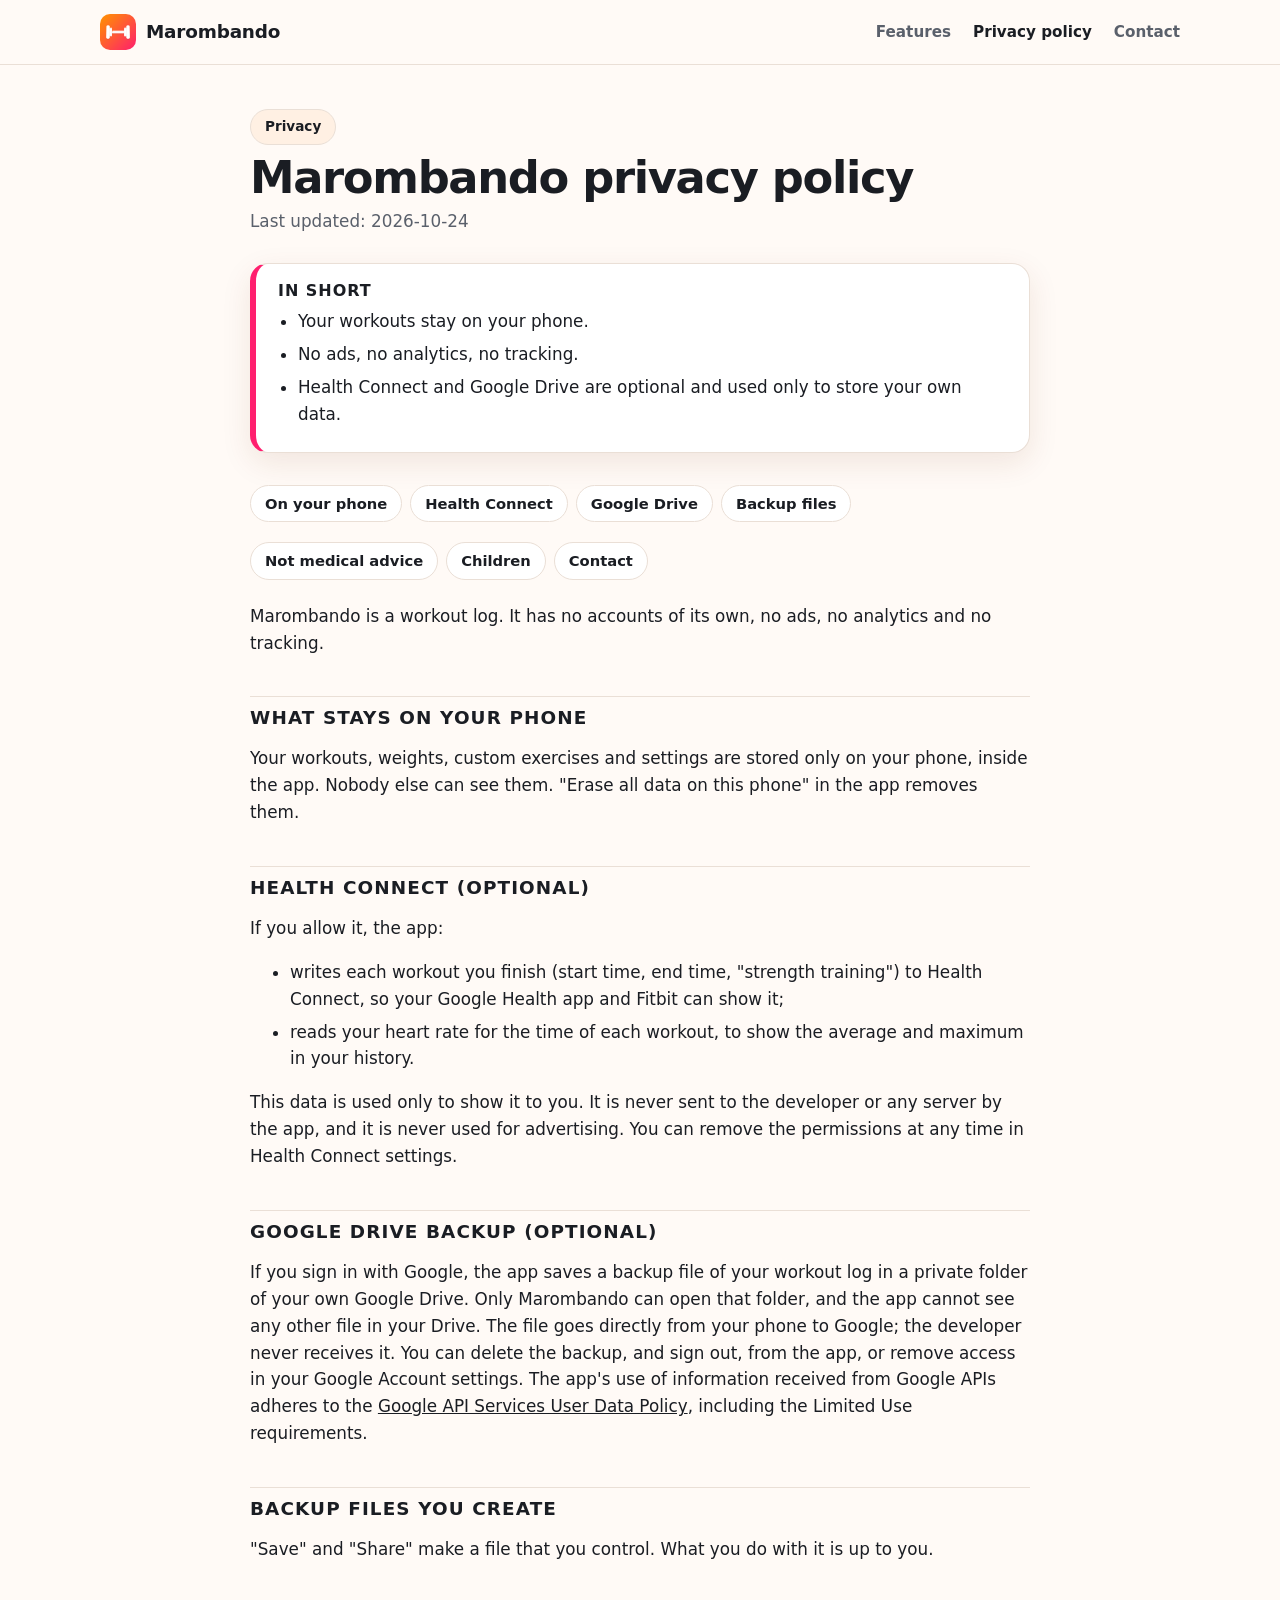
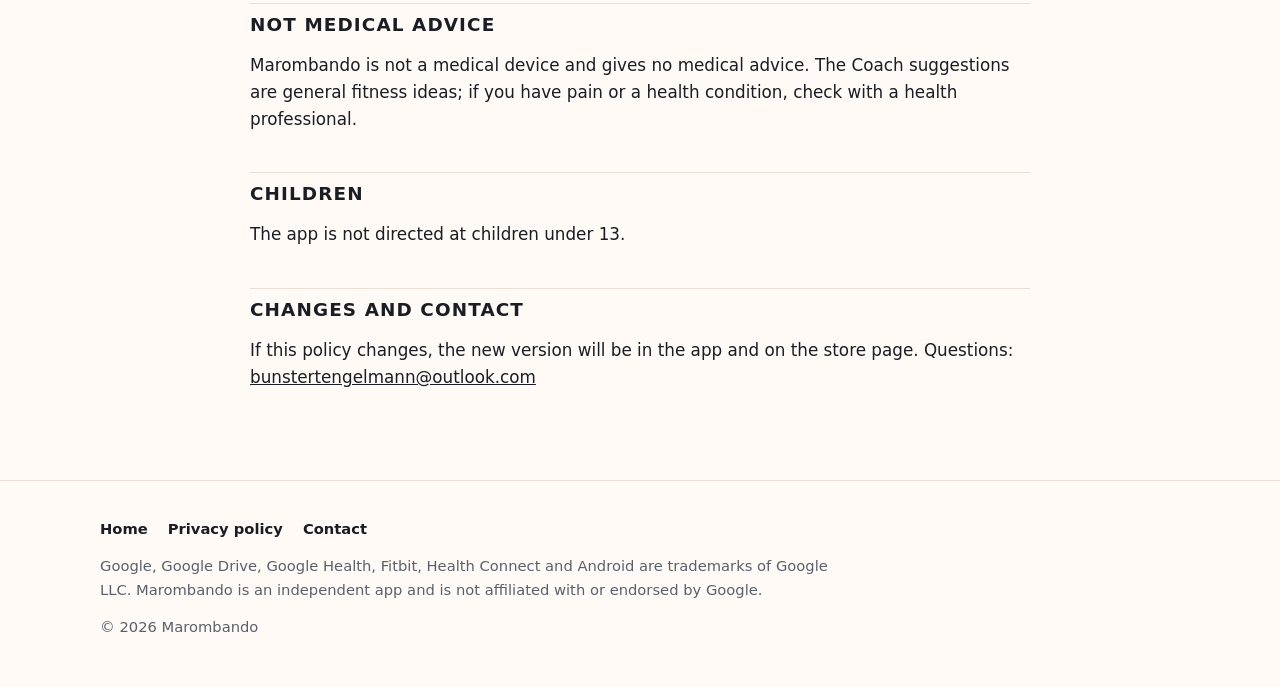
==== privacy.html @ 8e6723f1 "Marombando website: home page and privacy policy" ====
<!doctype html>
<html lang="en">
<head>
<meta charset="utf-8">
<meta name="viewport" content="width=device-width, initial-scale=1">
<title>Privacy policy | Marombando</title>
<meta name="description" content="How Marombando handles your workout, health and backup data: on your phone, with optional Health Connect and Google Drive features.">
<meta name="theme-color" content="#ff5a3c">
<link rel="icon" type="image/png" href="assets/icon-192.png">
<link rel="apple-touch-icon" href="assets/apple-touch-icon.png">
<link rel="stylesheet" href="style.css">
</head>
<body>
<a class="skip" href="#main">Skip to content</a>

<header class="site-header">
  <div class="wrap">
    <a class="brand" href="./"><img src="assets/icon-192.png" alt="" width="36" height="36"> Marombando</a>
    <nav class="nav" aria-label="Main">
      <a class="hide-s" href="./#features">Features</a>
      <a href="privacy.html" aria-current="page">Privacy policy</a>
      <a href="mailto:bunstertengelmann@outlook.com">Contact</a>
    </nav>
  </div>
</header>

<main id="main" class="doc">
  <div class="wrap">
    <span class="pill">Privacy</span>
    <h1>Marombando privacy policy</h1>
    <p class="updated">Last updated: 2026-10-24</p>

    <div class="summary">
      <h2>In short</h2>
      <ul>
        <li>Your workouts stay on your phone.</li>
        <li>No ads, no analytics, no tracking.</li>
        <li>Health Connect and Google Drive are optional and used only to store your own data.</li>
      </ul>
    </div>

    <ul class="toc" aria-label="On this page">
      <li><a href="#phone">On your phone</a></li>
      <li><a href="#health">Health Connect</a></li>
      <li><a href="#drive">Google Drive</a></li>
      <li><a href="#files">Backup files</a></li>
      <li><a href="#medical">Not medical advice</a></li>
      <li><a href="#children">Children</a></li>
      <li><a href="#contact">Contact</a></li>
    </ul>

    <p>Marombando is a workout log. It has no accounts of its own, no ads, no analytics and no tracking.</p>

    <h2 id="phone">What stays on your phone</h2>
    <p>Your workouts, weights, custom exercises and settings are stored only on your phone, inside the app.
    Nobody else can see them. "Erase all data on this phone" in the app removes them.</p>

    <h2 id="health">Health Connect (optional)</h2>
    <p>If you allow it, the app:</p>
    <ul>
      <li>writes each workout you finish (start time, end time, "strength training") to Health Connect, so your Google Health app and Fitbit can show it;</li>
      <li>reads your heart rate for the time of each workout, to show the average and maximum in your history.</li>
    </ul>
    <p>This data is used only to show it to you. It is never sent to the developer or any server by the app, and it
    is never used for advertising. You can remove the permissions at any time in Health Connect settings.</p>

    <h2 id="drive">Google Drive backup (optional)</h2>
    <p>If you sign in with Google, the app saves a backup file of your workout log in a private folder of your own
    Google Drive. Only Marombando can open that folder, and the app cannot see any other file in your Drive. The file
    goes directly from your phone to Google; the developer never receives it. You can delete the backup, and sign
    out, from the app, or remove access in your Google Account settings. The app's use of information received from
    Google APIs adheres to the
    <a href="https://developers.google.com/terms/api-services-user-data-policy">Google API Services User Data Policy</a>,
    including the Limited Use requirements.</p>

    <h2 id="files">Backup files you create</h2>
    <p>"Save" and "Share" make a file that you control. What you do with it is up to you.</p>

    <h2 id="medical">Not medical advice</h2>
    <p>Marombando is not a medical device and gives no medical advice. The Coach suggestions are general fitness
    ideas; if you have pain or a health condition, check with a health professional.</p>

    <h2 id="children">Children</h2>
    <p>The app is not directed at children under 13.</p>

    <h2 id="contact">Changes and contact</h2>
    <p>If this policy changes, the new version will be in the app and on the store page.
    Questions: <a href="mailto:bunstertengelmann@outlook.com">bunstertengelmann@outlook.com</a></p>
  </div>
</main>

<footer class="site-footer">
  <div class="wrap">
    <nav aria-label="Footer">
      <a href="./">Home</a>
      <a href="privacy.html">Privacy policy</a>
      <a href="mailto:bunstertengelmann@outlook.com">Contact</a>
    </nav>
    <p>Google, Google Drive, Google Health, Fitbit, Health Connect and Android are trademarks of Google LLC. Marombando is an independent app and is not affiliated with or endorsed by Google.</p>
    <p>© 2026 Marombando</p>
  </div>
</footer>
</body>
</html>
---- style.css ----
/* Marombando website: one small stylesheet, no external fonts or scripts. */
:root {
  --bg: #fffaf6;
  --surface: #ffffff;
  --text: #1a1d23;
  --muted: #5a606b;
  --line: #eadfd6;
  --accent-a: #ff9500;
  --accent-b: #ff1f6e;
  --ink: #1a1d23;
  --ink-text: #ffffff;
  --soft: #fff0e3;
  --radius: 18px;
  --shadow: 0 10px 30px rgba(120, 50, 20, .10);
}
@media (prefers-color-scheme: dark) {
  :root {
    --bg: #14161b;
    --surface: #1d2027;
    --text: #f2f3f5;
    --muted: #a5abb6;
    --line: #2b2f38;
    --ink: #f2f3f5;
    --ink-text: #14161b;
    --soft: #272029;
    --shadow: 0 10px 30px rgba(0, 0, 0, .35);
  }
}
* { box-sizing: border-box; }
html { scroll-behavior: smooth; }
body {
  margin: 0;
  background: var(--bg);
  color: var(--text);
  font: 17px/1.6 system-ui, -apple-system, "Segoe UI", Roboto, "Helvetica Neue", Arial, sans-serif;
  -webkit-font-smoothing: antialiased;
}
h1, h2 { text-wrap: balance; }   /* avoids one-word last lines in headlines */
img { max-width: 100%; height: auto; display: block; }
a { color: inherit; }
a:focus-visible, button:focus-visible { outline: 3px solid var(--accent-b); outline-offset: 3px; border-radius: 6px; }
.wrap { width: min(1080px, 100% - 40px); margin-inline: auto; }
.skip { position: absolute; left: -999px; top: 8px; background: var(--ink); color: var(--ink-text); padding: 8px 12px; border-radius: 8px; z-index: 10; }
.skip:focus { left: 8px; }

/* Header */
.site-header { position: sticky; top: 0; z-index: 5; background: color-mix(in srgb, var(--bg) 88%, transparent); backdrop-filter: blur(10px); border-bottom: 1px solid var(--line); }
.site-header .wrap { display: flex; align-items: center; justify-content: space-between; gap: 16px; min-height: 64px; }
.brand { display: flex; align-items: center; gap: 10px; font-weight: 800; font-size: 1.15rem; text-decoration: none; letter-spacing: -.01em; }
.brand img { width: 36px; height: 36px; border-radius: 10px; }
.nav { display: flex; gap: 22px; align-items: center; }
.nav a { text-decoration: none; font-weight: 600; font-size: .95rem; color: var(--muted); }
.nav a:hover, .nav a[aria-current="page"] { color: var(--text); }

/* Buttons and pills */
.btn { display: inline-flex; align-items: center; gap: 8px; padding: 13px 22px; border-radius: 999px; font-weight: 700; text-decoration: none; border: 2px solid transparent; font-size: 1rem; }
.btn-dark { background: var(--ink); color: var(--ink-text); }
.btn-dark:hover { opacity: .88; }
.btn-line { border-color: var(--line); background: var(--surface); }
.btn-line:hover { border-color: var(--accent-b); }
.pill { display: inline-block; padding: 6px 14px; border-radius: 999px; font-weight: 700; font-size: .85rem; background: var(--soft); border: 1px solid var(--line); }
.grad-text { background: linear-gradient(135deg, var(--accent-a), var(--accent-b)); -webkit-background-clip: text; background-clip: text; color: transparent; }

/* Hero */
.hero { padding: 56px 0 24px; overflow: hidden; }
.hero .wrap { display: grid; grid-template-columns: 1.05fr 1fr; gap: 40px; align-items: center; }
.hero h1 { font-size: clamp(2.2rem, 5vw, 3.6rem); line-height: 1.08; letter-spacing: -.03em; margin: 14px 0 16px; }
.hero p.lead { font-size: 1.2rem; color: var(--muted); max-width: 34rem; margin: 0 0 26px; }
.cta { display: flex; flex-wrap: wrap; gap: 12px; align-items: center; }
.hero .fine { margin-top: 18px; font-size: .9rem; color: var(--muted); }

/* Phones */
.phones { position: relative; height: 560px; }
.phone { position: absolute; width: 230px; border: 9px solid #15171c; border-radius: 34px; overflow: hidden; background: #000; box-shadow: var(--shadow); }
.phone img { width: 100%; }
.phone.p1 { left: 0; top: 52px; transform: rotate(-5deg); z-index: 1; }
.phone.p2 { left: 50%; top: 0; transform: translateX(-50%); z-index: 3; width: 250px; }
.phone.p3 { right: 0; top: 52px; transform: rotate(5deg); z-index: 1; }

/* Sections */
section { padding: 64px 0; }
h2 { font-size: clamp(1.7rem, 3.2vw, 2.3rem); letter-spacing: -.02em; line-height: 1.15; margin: 0 0 12px; }
.section-lead { color: var(--muted); max-width: 40rem; margin: 0 0 36px; font-size: 1.1rem; }
.grid { display: grid; gap: 18px; grid-template-columns: repeat(3, 1fr); }
.card { background: var(--surface); border: 1px solid var(--line); border-radius: var(--radius); padding: 24px; box-shadow: var(--shadow); }
.card h3 { margin: 14px 0 6px; font-size: 1.1rem; }
.card p { margin: 0; color: var(--muted); font-size: .98rem; }
.ico { width: 48px; height: 48px; border-radius: 14px; display: grid; place-items: center; background: linear-gradient(135deg, var(--accent-a), var(--accent-b)); }
.ico svg { width: 26px; height: 26px; stroke: #fff; fill: none; stroke-width: 2; stroke-linecap: round; stroke-linejoin: round; }

/* Privacy band */
.band { background: var(--soft); border-block: 1px solid var(--line); }
.band .grid .card { box-shadow: none; }
.band .tick { color: var(--accent-b); font-weight: 800; }

/* Footer */
.site-footer { border-top: 1px solid var(--line); padding: 36px 0 48px; color: var(--muted); font-size: .92rem; }
.site-footer .wrap { display: grid; gap: 14px; }
.site-footer nav { display: flex; gap: 20px; flex-wrap: wrap; }
.site-footer nav a { font-weight: 600; text-decoration: none; color: var(--text); }
.site-footer p { margin: 0; max-width: 46rem; }

/* Policy page */
.doc { padding: 44px 0 72px; }
.doc .wrap { width: min(780px, 100% - 40px); }
.doc h1 { font-size: clamp(2rem, 4vw, 2.8rem); letter-spacing: -.03em; line-height: 1.1; margin: 8px 0 6px; }
.doc .updated { color: var(--muted); margin: 0 0 28px; }
.doc h2 { font-size: 1.15rem; text-transform: uppercase; letter-spacing: .06em; margin: 40px 0 10px; padding-top: 10px; border-top: 1px solid var(--line); }
.doc p, .doc li { font-size: 1.05rem; }
.doc li { margin: 6px 0; }
.summary { background: var(--surface); border: 1px solid var(--line); border-left: 6px solid var(--accent-b); border-radius: var(--radius); padding: 18px 22px; box-shadow: var(--shadow); }
.summary h2 { margin: 0 0 8px; padding: 0; border: 0; font-size: 1rem; }
.summary ul { margin: 0; padding-left: 20px; }
.toc { margin: 26px 0 0; padding: 0; list-style: none; display: flex; flex-wrap: wrap; gap: 8px; }
.toc a { display: inline-block; text-decoration: none; padding: 6px 14px; border-radius: 999px; background: var(--surface); border: 1px solid var(--line); font-size: .92rem; font-weight: 600; }
.toc a:hover { border-color: var(--accent-b); }

/* Small screens */
@media (max-width: 900px) {
  .hero .wrap { grid-template-columns: 1fr; text-align: left; }
  .phones { height: 500px; max-width: 520px; margin-inline: auto; width: 100%; }
  .grid { grid-template-columns: 1fr 1fr; }
}
@media (max-width: 600px) {
  body { font-size: 16px; }
  .nav { gap: 14px; }
  .nav .hide-s { display: none; }
  .hero { padding-top: 30px; }
  .phones { height: 440px; }
  .phone { width: 168px; border-width: 7px; border-radius: 28px; }
  .phone.p2 { width: 184px; }
  .phone.p1 { left: 0; top: 40px; }
  .phone.p3 { right: 0; top: 40px; }
  section { padding: 44px 0; }
  .grid { grid-template-columns: 1fr; }
}
@media (prefers-reduced-motion: reduce) { html { scroll-behavior: auto; } }
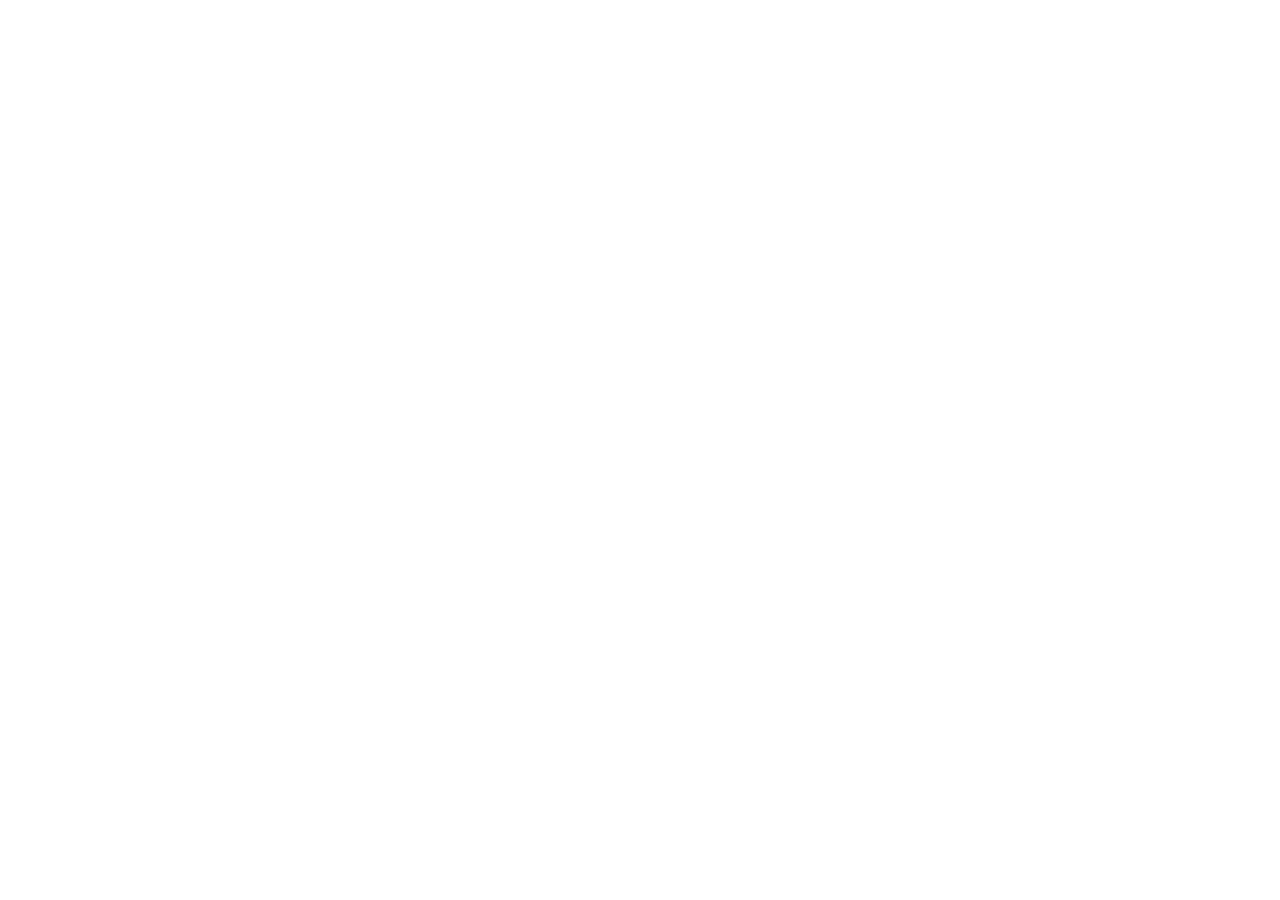
==== commit 3787ce65: "Site moved to bunster.ca/marombando: redirect pages, repository archived" ====
--- a/privacy.html
+++ b/privacy.html
@@ -2,103 +2,12 @@
 <html lang="en">
 <head>
 <meta charset="utf-8">
-<meta name="viewport" content="width=device-width, initial-scale=1">
-<title>Privacy policy | Marombando</title>
-<meta name="description" content="How Marombando handles your workout, health and backup data: on your phone, with optional Health Connect and Google Drive features.">
-<meta name="theme-color" content="#ff5a3c">
-<link rel="icon" type="image/png" href="assets/icon-192.png">
-<link rel="apple-touch-icon" href="assets/apple-touch-icon.png">
-<link rel="stylesheet" href="style.css">
+<title>Marombando privacy policy has moved</title>
+<meta name="robots" content="noindex">
+<link rel="canonical" href="https://bunster.ca/marombando/privacy">
+<meta http-equiv="refresh" content="0; url=https://bunster.ca/marombando/privacy">
 </head>
 <body>
-<a class="skip" href="#main">Skip to content</a>
-
-<header class="site-header">
-  <div class="wrap">
-    <a class="brand" href="./"><img src="assets/icon-192.png" alt="" width="36" height="36"> Marombando</a>
-    <nav class="nav" aria-label="Main">
-      <a class="hide-s" href="./#features">Features</a>
-      <a href="privacy.html" aria-current="page">Privacy policy</a>
-      <a href="mailto:bunstertengelmann@outlook.com">Contact</a>
-    </nav>
-  </div>
-</header>
-
-<main id="main" class="doc">
-  <div class="wrap">
-    <span class="pill">Privacy</span>
-    <h1>Marombando privacy policy</h1>
-    <p class="updated">Last updated: 2026-10-24</p>
-
-    <div class="summary">
-      <h2>In short</h2>
-      <ul>
-        <li>Your workouts stay on your phone.</li>
-        <li>No ads, no analytics, no tracking.</li>
-        <li>Health Connect and Google Drive are optional and used only to store your own data.</li>
-      </ul>
-    </div>
-
-    <ul class="toc" aria-label="On this page">
-      <li><a href="#phone">On your phone</a></li>
-      <li><a href="#health">Health Connect</a></li>
-      <li><a href="#drive">Google Drive</a></li>
-      <li><a href="#files">Backup files</a></li>
-      <li><a href="#medical">Not medical advice</a></li>
-      <li><a href="#children">Children</a></li>
-      <li><a href="#contact">Contact</a></li>
-    </ul>
-
-    <p>Marombando is a workout log. It has no accounts of its own, no ads, no analytics and no tracking.</p>
-
-    <h2 id="phone">What stays on your phone</h2>
-    <p>Your workouts, weights, custom exercises and settings are stored only on your phone, inside the app.
-    Nobody else can see them. "Erase all data on this phone" in the app removes them.</p>
-
-    <h2 id="health">Health Connect (optional)</h2>
-    <p>If you allow it, the app:</p>
-    <ul>
-      <li>writes each workout you finish (start time, end time, "strength training") to Health Connect, so your Google Health app and Fitbit can show it;</li>
-      <li>reads your heart rate for the time of each workout, to show the average and maximum in your history.</li>
-    </ul>
-    <p>This data is used only to show it to you. It is never sent to the developer or any server by the app, and it
-    is never used for advertising. You can remove the permissions at any time in Health Connect settings.</p>
-
-    <h2 id="drive">Google Drive backup (optional)</h2>
-    <p>If you sign in with Google, the app saves a backup file of your workout log in a private folder of your own
-    Google Drive. Only Marombando can open that folder, and the app cannot see any other file in your Drive. The file
-    goes directly from your phone to Google; the developer never receives it. You can delete the backup, and sign
-    out, from the app, or remove access in your Google Account settings. The app's use of information received from
-    Google APIs adheres to the
-    <a href="https://developers.google.com/terms/api-services-user-data-policy">Google API Services User Data Policy</a>,
-    including the Limited Use requirements.</p>
-
-    <h2 id="files">Backup files you create</h2>
-    <p>"Save" and "Share" make a file that you control. What you do with it is up to you.</p>
-
-    <h2 id="medical">Not medical advice</h2>
-    <p>Marombando is not a medical device and gives no medical advice. The Coach suggestions are general fitness
-    ideas; if you have pain or a health condition, check with a health professional.</p>
-
-    <h2 id="children">Children</h2>
-    <p>The app is not directed at children under 13.</p>
-
-    <h2 id="contact">Changes and contact</h2>
-    <p>If this policy changes, the new version will be in the app and on the store page.
-    Questions: <a href="mailto:bunstertengelmann@outlook.com">bunstertengelmann@outlook.com</a></p>
-  </div>
-</main>
-
-<footer class="site-footer">
-  <div class="wrap">
-    <nav aria-label="Footer">
-      <a href="./">Home</a>
-      <a href="privacy.html">Privacy policy</a>
-      <a href="mailto:bunstertengelmann@outlook.com">Contact</a>
-    </nav>
-    <p>Google, Google Drive, Google Health, Fitbit, Health Connect and Android are trademarks of Google LLC. Marombando is an independent app and is not affiliated with or endorsed by Google.</p>
-    <p>© 2026 Marombando</p>
-  </div>
-</footer>
+<p>This page has moved to <a href="https://bunster.ca/marombando/privacy">https://bunster.ca/marombando/privacy</a>.</p>
 </body>
 </html>
